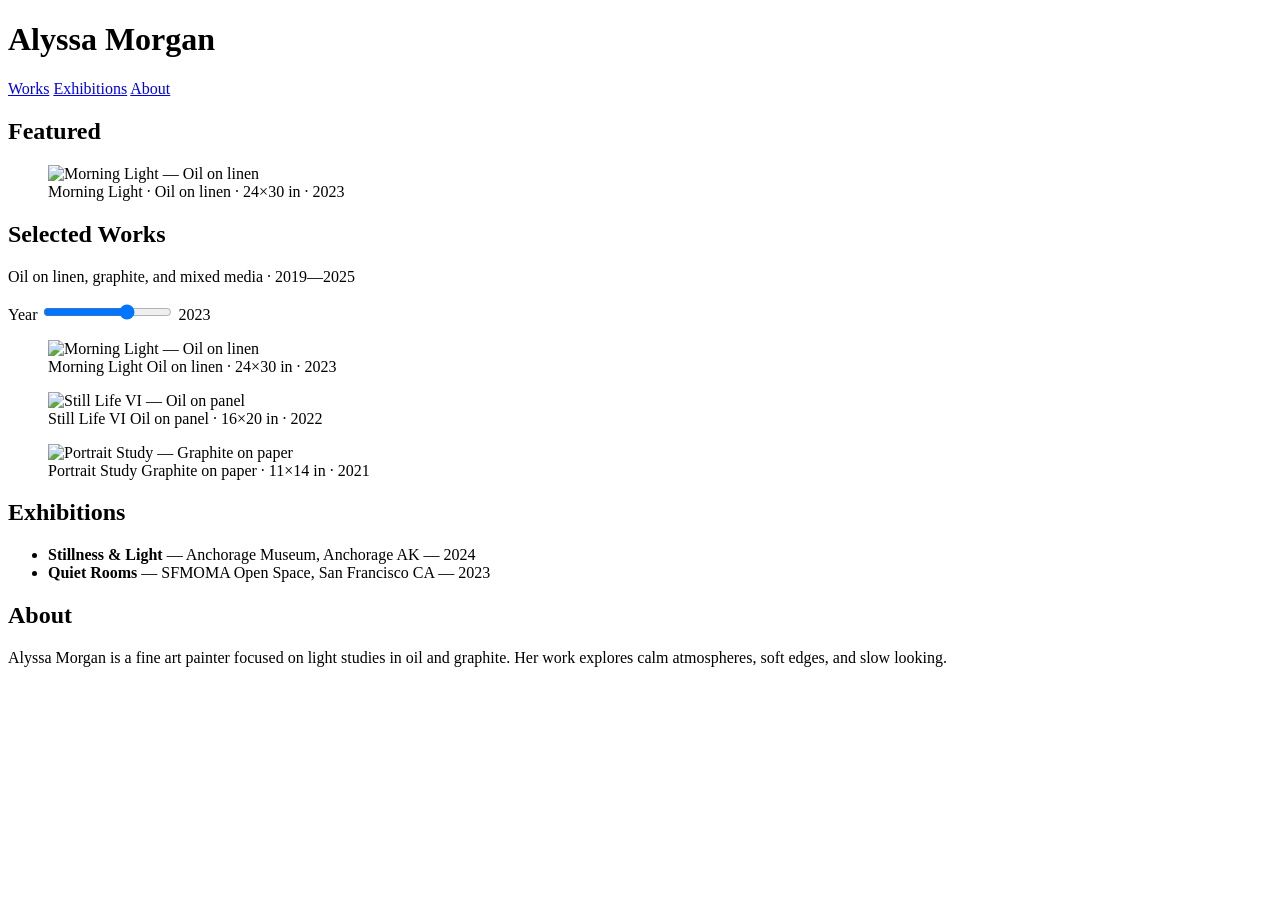
==== index.html @ cf68b17c "Create index.html" ====
<!doctype html>
<html lang="en">
<head>
  <meta charset="utf-8" />
  <meta name="viewport" content="width=device-width,initial-scale=1" />
  <meta name="color-scheme" content="light" />
  <title>Artist Portfolio</title>

  <!-- Fonts + Theme -->
  <link rel="preconnect" href="https://fonts.gstatic.com" crossorigin>
  <link href="https://fonts.googleapis.com/css2?family=Cormorant+Garamond:ital,wght@0,400;0,600;1,400;1,600&family=Inter:wght@300;400;500;600&display=swap" rel="stylesheet">
  <link rel="stylesheet" href="/styles/theme.css" />
</head>
<body class="page-enter">
  <header class="header container">
    <h1 class="brand" id="siteLogo">Alyssa Morgan</h1>
    <nav class="nav" aria-label="Primary">
      <a href="#works">Works</a>
      <a href="#exhibitions">Exhibitions</a>
      <a href="#about">About</a>
      <!-- Hidden admin entry appears if you long-press the logo (see app.js) -->
      <a id="adminLink" href="/atelier/" style="display:none">Studio</a>
    </nav>
  </header>

  <main class="container">
    <!-- HERO -->
    <section aria-labelledby="heroTitle" style="margin-top:var(--space-5)">
      <h2 id="heroTitle" class="visually-hidden">Featured</h2>
      <figure class="hero">
        <img class="reveal" src="/uploads/morning-light.jpg" alt="Morning Light — Oil on linen" />
        <figcaption class="caption">Morning Light · Oil on linen · 24×30 in · 2023</figcaption>
      </figure>
      <div class="hr"></div>
    </section>

    <!-- CONTROLS (example ombré slider) -->
    <section aria-labelledby="worksTitle">
      <h2 id="worksTitle">Selected Works</h2>
      <p class="caption">Oil on linen, graphite, and mixed media · 2019—2025</p>

      <div class="control-row">
        <span class="ombre-label">Year</span>
        <input id="yearRange" class="ombre-range" type="range" min="2019" max="2025" value="2023" />
        <span id="yearOut" class="caption">2023</span>
      </div>

      <!-- CAROUSEL -->
      <div class="carousel" id="works">
        <div class="frame">
          <div class="rail">
            <figure class="card reveal">
              <img src="/uploads/morning-light.jpg" alt="Morning Light — Oil on linen" data-lightbox />
              <figcaption>
                <span class="work-title">Morning Light</span>
                <span class="work-meta">Oil on linen · 24×30 in · 2023</span>
              </figcaption>
            </figure>
            <figure class="card reveal">
              <img src="/uploads/still-life-vi.jpg" alt="Still Life VI — Oil on panel" data-lightbox />
              <figcaption>
                <span class="work-title">Still Life VI</span>
                <span class="work-meta">Oil on panel · 16×20 in · 2022</span>
              </figcaption>
            </figure>
            <figure class="card reveal">
              <img src="/uploads/portrait-study.jpg" alt="Portrait Study — Graphite on paper" data-lightbox />
              <figcaption>
                <span class="work-title">Portrait Study</span>
                <span class="work-meta">Graphite on paper · 11×14 in · 2021</span>
              </figcaption>
            </figure>
          </div>
        </div>
        <div class="dots" aria-hidden="true">
          <div class="dot is-active"></div><div class="dot"></div><div class="dot"></div>
        </div>
      </div>

      <div class="hr"></div>
    </section>

    <!-- EXHIBITIONS -->
    <section id="exhibitions" aria-labelledby="exhTitle">
      <h2 id="exhTitle">Exhibitions</h2>
      <ul class="exhibitions">
        <li><strong>Stillness & Light</strong> — Anchorage Museum, Anchorage AK — 2024</li>
        <li><strong>Quiet Rooms</strong> — SFMOMA Open Space, San Francisco CA — 2023</li>
      </ul>
      <div class="hr"></div>
    </section>

    <!-- ABOUT -->
    <section id="about" aria-labelledby="aboutTitle" style="margin-bottom: var(--space-5);">
      <h2 id="aboutTitle">About</h2>
      <p>Alyssa Morgan is a fine art painter focused on light studies in oil and graphite. Her work explores calm atmospheres, soft edges, and slow looking.</p>
    </section>
  </main>

  <!-- LIGHTBOX OVERLAY (simple, no libs) -->
  <div id="lightbox" class="lightbox" hidden>
    <button class="lightbox__close" aria-label="Close">×</button>
    <img class="lightbox__img" alt="" />
    <div class="lightbox__meta caption" id="lightboxMeta"></div>
  </div>

  <!-- Scripts -->
  <script type="module" src="/scripts/app.js"></script>
</body>
</html>
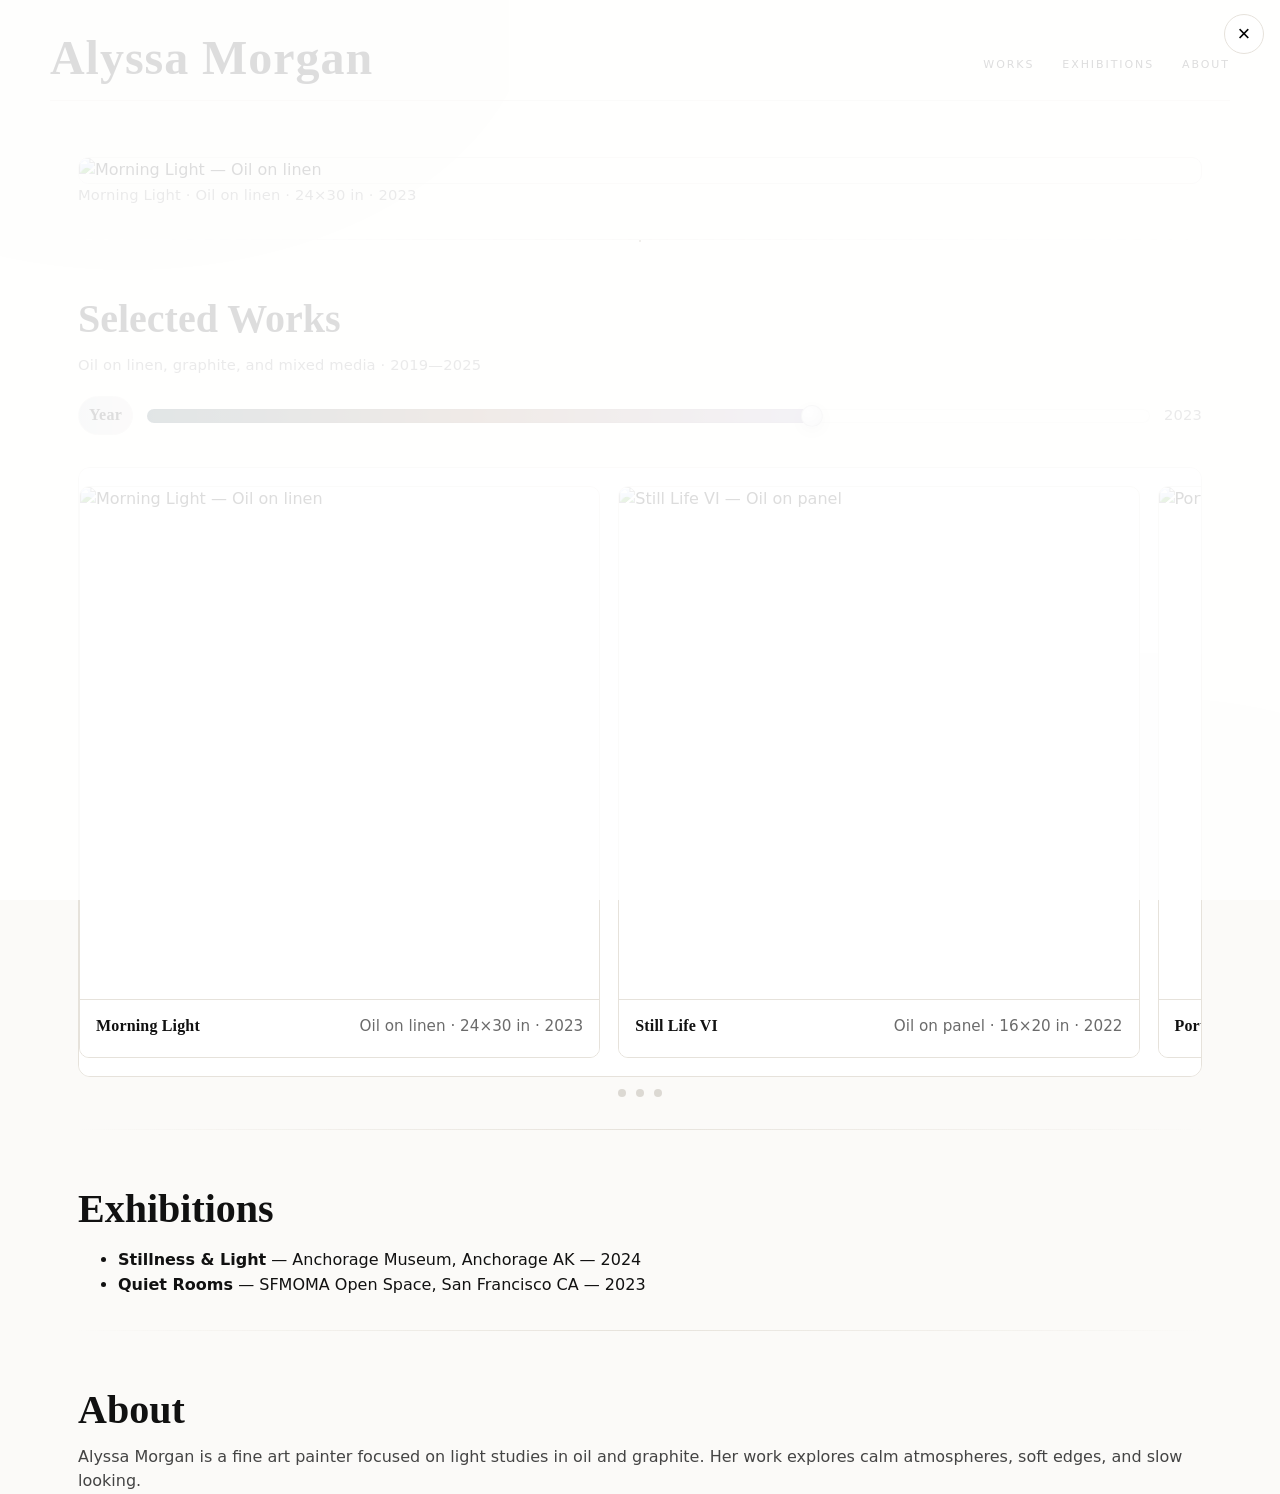
==== commit 8a9c5e19: "Update index.html" ====
--- a/index.html
+++ b/index.html
@@ -9,7 +9,7 @@
   <!-- Fonts + Theme -->
   <link rel="preconnect" href="https://fonts.gstatic.com" crossorigin>
   <link href="https://fonts.googleapis.com/css2?family=Cormorant+Garamond:ital,wght@0,400;0,600;1,400;1,600&family=Inter:wght@300;400;500;600&display=swap" rel="stylesheet">
-  <link rel="stylesheet" href="/styles/theme.css" />
+  <link rel="stylesheet" href="styles/theme.css" />
 </head>
 <body class="page-enter">
   <header class="header container">
@@ -19,7 +19,7 @@
       <a href="#exhibitions">Exhibitions</a>
       <a href="#about">About</a>
       <!-- Hidden admin entry appears if you long-press the logo (see app.js) -->
-      <a id="adminLink" href="/atelier/" style="display:none">Studio</a>
+      <a id="adminLink" href="atelier/" style="display:none">Studio</a>
     </nav>
   </header>
 
@@ -28,7 +28,7 @@
     <section aria-labelledby="heroTitle" style="margin-top:var(--space-5)">
       <h2 id="heroTitle" class="visually-hidden">Featured</h2>
       <figure class="hero">
-        <img class="reveal" src="/uploads/morning-light.jpg" alt="Morning Light — Oil on linen" />
+        <img class="reveal" src="uploads/morning-light.jpg" alt="Morning Light — Oil on linen" />
         <figcaption class="caption">Morning Light · Oil on linen · 24×30 in · 2023</figcaption>
       </figure>
       <div class="hr"></div>
@@ -50,21 +50,21 @@
         <div class="frame">
           <div class="rail">
             <figure class="card reveal">
-              <img src="/uploads/morning-light.jpg" alt="Morning Light — Oil on linen" data-lightbox />
+              <img src="uploads/morning-light.jpg" alt="Morning Light — Oil on linen" data-lightbox />
               <figcaption>
                 <span class="work-title">Morning Light</span>
                 <span class="work-meta">Oil on linen · 24×30 in · 2023</span>
               </figcaption>
             </figure>
             <figure class="card reveal">
-              <img src="/uploads/still-life-vi.jpg" alt="Still Life VI — Oil on panel" data-lightbox />
+              <img src="uploads/still-life-vi.jpg" alt="Still Life VI — Oil on panel" data-lightbox />
               <figcaption>
                 <span class="work-title">Still Life VI</span>
                 <span class="work-meta">Oil on panel · 16×20 in · 2022</span>
               </figcaption>
             </figure>
             <figure class="card reveal">
-              <img src="/uploads/portrait-study.jpg" alt="Portrait Study — Graphite on paper" data-lightbox />
+              <img src="uploads/portrait-study.jpg" alt="Portrait Study — Graphite on paper" data-lightbox />
               <figcaption>
                 <span class="work-title">Portrait Study</span>
                 <span class="work-meta">Graphite on paper · 11×14 in · 2021</span>
@@ -97,7 +97,7 @@
     </section>
   </main>
 
-  <!-- LIGHTBOX OVERLAY (simple, no libs) -->
+  <!-- LIGHTBOX OVERLAY -->
   <div id="lightbox" class="lightbox" hidden>
     <button class="lightbox__close" aria-label="Close">×</button>
     <img class="lightbox__img" alt="" />
@@ -105,6 +105,6 @@
   </div>
 
   <!-- Scripts -->
-  <script type="module" src="/scripts/app.js"></script>
+  <script type="module" src="scripts/app.js"></script>
 </body>
 </html>
--- a/styles/theme.css
+++ b/styles/theme.css
@@ -0,0 +1,165 @@
+/* =======================
+   Academic Art Theme — v1
+   ======================= */
+
+/* ---------- Variables ---------- */
+:root{
+  --bg:#fbfaf8; --ink:#111; --soft-ink:#444; --muted:#6b6b6b; --line:#e6e2db;
+  --accent-1:#3f6b6e; --accent-2:#8d6a5b; --accent-3:#8f88a6;
+  --ombre-a:#2d4a50; --ombre-b:#946e57; --ombre-c:#b0a6c4;
+
+  --font-display:"Cormorant Garamond", ui-serif, Georgia, serif;
+  --font-body:"Inter", system-ui, -apple-system, "Segoe UI", Roboto, sans-serif;
+
+  --maxw:1180px;
+  --space-1:6px; --space-2:12px; --space-3:20px; --space-4:32px; --space-5:56px;
+  --radius-1:12px;
+
+  --ease-slow:cubic-bezier(.22,.11,.08,1);
+  --ease-ink:cubic-bezier(.2,.7,0,.99);
+}
+
+/* ---------- Base / a11y ---------- */
+*{ box-sizing:border-box }
+html,body{ height:100% }
+html{ background:var(--bg); color:var(--ink); scroll-behavior:smooth }
+body{
+  margin:0; font-family:var(--font-body); line-height:1.55;
+  -webkit-font-smoothing:antialiased; text-rendering:optimizeLegibility;
+}
+.visually-hidden{ position:absolute !important; height:1px; width:1px; overflow:hidden; clip:rect(1px,1px,1px,1px); white-space:nowrap }
+
+/* Light paper vignette */
+body::before{
+  content:""; position:fixed; inset:0; pointer-events:none;
+  background:
+    radial-gradient(1200px 800px at 10% 0%, rgba(0,0,0,.03), transparent 60%),
+    radial-gradient(1000px 600px at 90% 100%, rgba(0,0,0,.03), transparent 60%);
+  mix-blend-mode:multiply;
+}
+
+/* ---------- Layout ---------- */
+.container{ width:min(100%,var(--maxw)); margin:0 auto; padding-inline: clamp(16px,3vw,28px) }
+.header{
+  padding: var(--space-4) 0 var(--space-3);
+  display:flex; align-items:flex-end; justify-content:space-between; gap:20px;
+  border-bottom:1px solid var(--line);
+}
+.brand{
+  font-family:var(--font-display); font-weight:600; letter-spacing:.02em;
+  font-size: clamp(32px,5vw,48px); line-height:1; margin:0; transform: translateY(2px);
+}
+.nav{ font-variant-caps: all-small-caps; letter-spacing:.12em; display:flex; gap: clamp(14px,2.4vw,28px) }
+.nav a{ color:var(--ink); text-decoration:none; position:relative; padding-bottom:4px }
+.nav a::after{
+  content:""; position:absolute; left:0; right:0; bottom:0; height:1px;
+  background: linear-gradient(90deg,var(--accent-1),var(--accent-2),var(--accent-3));
+  transform: scaleX(0); transform-origin:left; transition: transform .5s var(--ease-ink);
+}
+.nav a:hover::after{ transform: scaleX(1) }
+
+/* ---------- Type ---------- */
+h1,h2,h3{ font-family:var(--font-display); font-weight:600; line-height:1.15; margin: var(--space-5) 0 var(--space-2) }
+h1{ font-size: clamp(36px,5.2vw,64px) } h2{ font-size: clamp(26px,3.2vw,40px) } h3{ font-size: clamp(20px,2.2vw,26px) }
+p{ color:var(--soft-ink); margin: 0 0 var(--space-3) }
+.caption{ font-size:.92rem; color:var(--muted); letter-spacing:.01em }
+
+/* Hairline rule */
+.hr{ height:1px; background:linear-gradient(90deg,transparent,var(--line),transparent); margin: var(--space-4) 0 }
+
+/* ---------- Hero ---------- */
+.hero{ margin:0 }
+.hero img{ width:100%; border-radius: 10px; border:1px solid var(--line); display:block }
+
+/* ---------- Controls ---------- */
+.control-row{ display:flex; align-items:center; gap:12px; margin: 8px 0 18px }
+.ombre-range{
+  --pct:50%;
+  appearance:none; width:100%; height:14px; border-radius:999px;
+  background: linear-gradient(90deg,var(--ombre-a),var(--ombre-b),var(--ombre-c));
+  background-size: var(--pct) 100%; background-repeat:no-repeat;
+  box-shadow: inset 0 0 0 1px rgba(0,0,0,.06);
+  outline:none;
+}
+.ombre-range::-webkit-slider-runnable-track{ appearance:none; height:14px; background:transparent }
+.ombre-range::-moz-range-track{ height:14px; background:transparent; border:none }
+.ombre-range::-webkit-slider-thumb{
+  appearance:none; width:22px; height:22px; border-radius:50%;
+  background: radial-gradient(circle at 30% 30%, #fff, #ddd);
+  border:1px solid rgba(0,0,0,.12); margin-top:-4px; cursor:ew-resize;
+  box-shadow: 0 4px 14px rgba(0,0,0,.15); transition: transform .2s var(--ease-slow);
+}
+.ombre-range:active::-webkit-slider-thumb{ transform: scale(1.06) }
+.ombre-range::-moz-range-thumb{
+  width:22px; height:22px; border-radius:50%;
+  background: radial-gradient(circle at 30% 30%, #fff, #ddd);
+  border:1px solid rgba(0,0,0,.12); box-shadow: 0 4px 14px rgba(0,0,0,.15);
+}
+.ombre-label{
+  font-family:var(--font-display); font-weight:600; letter-spacing:.02em;
+  display:inline-block; padding:6px 10px; border-radius:999px;
+  background: linear-gradient(90deg, color-mix(in oklab,var(--ombre-a) 20%, white),
+                                     color-mix(in oklab,var(--ombre-b) 20%, white));
+  border:1px solid var(--line); color:var(--ink);
+}
+
+/* ---------- Carousel ---------- */
+.carousel{ --gap: clamp(10px,2vw,18px); margin: var(--space-4) 0 }
+.carousel .frame{
+  overflow:auto; scroll-snap-type:x mandatory; -webkit-overflow-scrolling:touch;
+  border-radius: var(--radius-1); border:1px solid var(--line); background:#fff;
+}
+.carousel .rail{ display:grid; grid-auto-flow:column; grid-auto-columns: 80%; gap: var(--gap); padding: var(--gap) }
+@media (min-width:900px){ .carousel .rail{ grid-auto-columns: 48% } }
+
+.carousel figure{
+  scroll-snap-align:start; margin:0; background:#fff; border-radius:10px; overflow:hidden;
+  border:1px solid var(--line); transition: transform .6s var(--ease-slow), box-shadow .6s var(--ease-slow);
+}
+.carousel figure:hover{ transform: translateY(-2px); box-shadow: 0 20px 40px rgba(0,0,0,.06) }
+.carousel img{
+  width:100%; height: clamp(260px, 40vw, 520px); object-fit:cover; display:block;
+  filter: saturate(.92) contrast(1.02);
+  transition: filter .8s var(--ease-slow), transform 1.2s var(--ease-slow);
+}
+.carousel figure:hover img{ filter:none; transform: scale(1.02) }
+.carousel figcaption{
+  padding: 14px 16px 18px; background:#fff;
+  display:flex; justify-content:space-between; gap:12px; align-items:baseline;
+  border-top:1px solid var(--line);
+}
+.work-title{ font-family:var(--font-display); font-weight:600; letter-spacing:.01em }
+.work-meta{ color:var(--muted); font-size:.95rem }
+.carousel .dots{ display:flex; gap:10px; justify-content:center; margin-top:12px }
+.carousel .dot{ width:8px; height:8px; border-radius:50%; background:#cfcac3; opacity:.7 }
+.carousel .dot.is-active{ background: var(--accent-2); opacity:1 }
+
+/* ---------- Artsy transitions ---------- */
+.page-enter{ animation: fadeIn .8s var(--ease-slow) both }
+@keyframes fadeIn{ from{ opacity:0; filter:saturate(.9) } to{ opacity:1; filter:none } }
+.reveal{ clip-path: inset(0 100% 0 0); animation: wipe 950ms var(--ease-ink) both }
+@keyframes wipe{ from{ clip-path: inset(0 100% 0 0) } to{ clip-path: inset(0 0 0 0) } }
+a{ color:inherit; text-underline-offset:2px; text-decoration-thickness:1px }
+.card img{ filter: grayscale(.2) contrast(1.05); transition: filter .6s var(--ease-slow) }
+.card:hover img{ filter:none }
+
+/* ---------- Lightbox ---------- */
+.lightbox{
+  position:fixed; inset:0; display:grid; place-items:center; background: rgba(255,255,255,.86);
+  padding: clamp(10px, 4vw, 36px); z-index: 50;
+}
+.lightbox__img{
+  max-width: 92vw; max-height: 78vh; border-radius: 10px; border:1px solid var(--line);
+  box-shadow: 0 20px 60px rgba(0,0,0,.15);
+}
+.lightbox__close{
+  position: absolute; top: 14px; right: 16px;
+  background: #fff; border:1px solid var(--line); border-radius: 999px; width:40px; height:40px;
+  font-size:22px; line-height:36px; cursor:pointer;
+}
+.lightbox__meta{ margin-top:10px; text-align:center }
+
+/* ---------- Reduced motion ---------- */
+@media (prefers-reduced-motion: reduce){
+  *{ animation:none !important; transition:none !important; scroll-behavior:auto !important }
+}
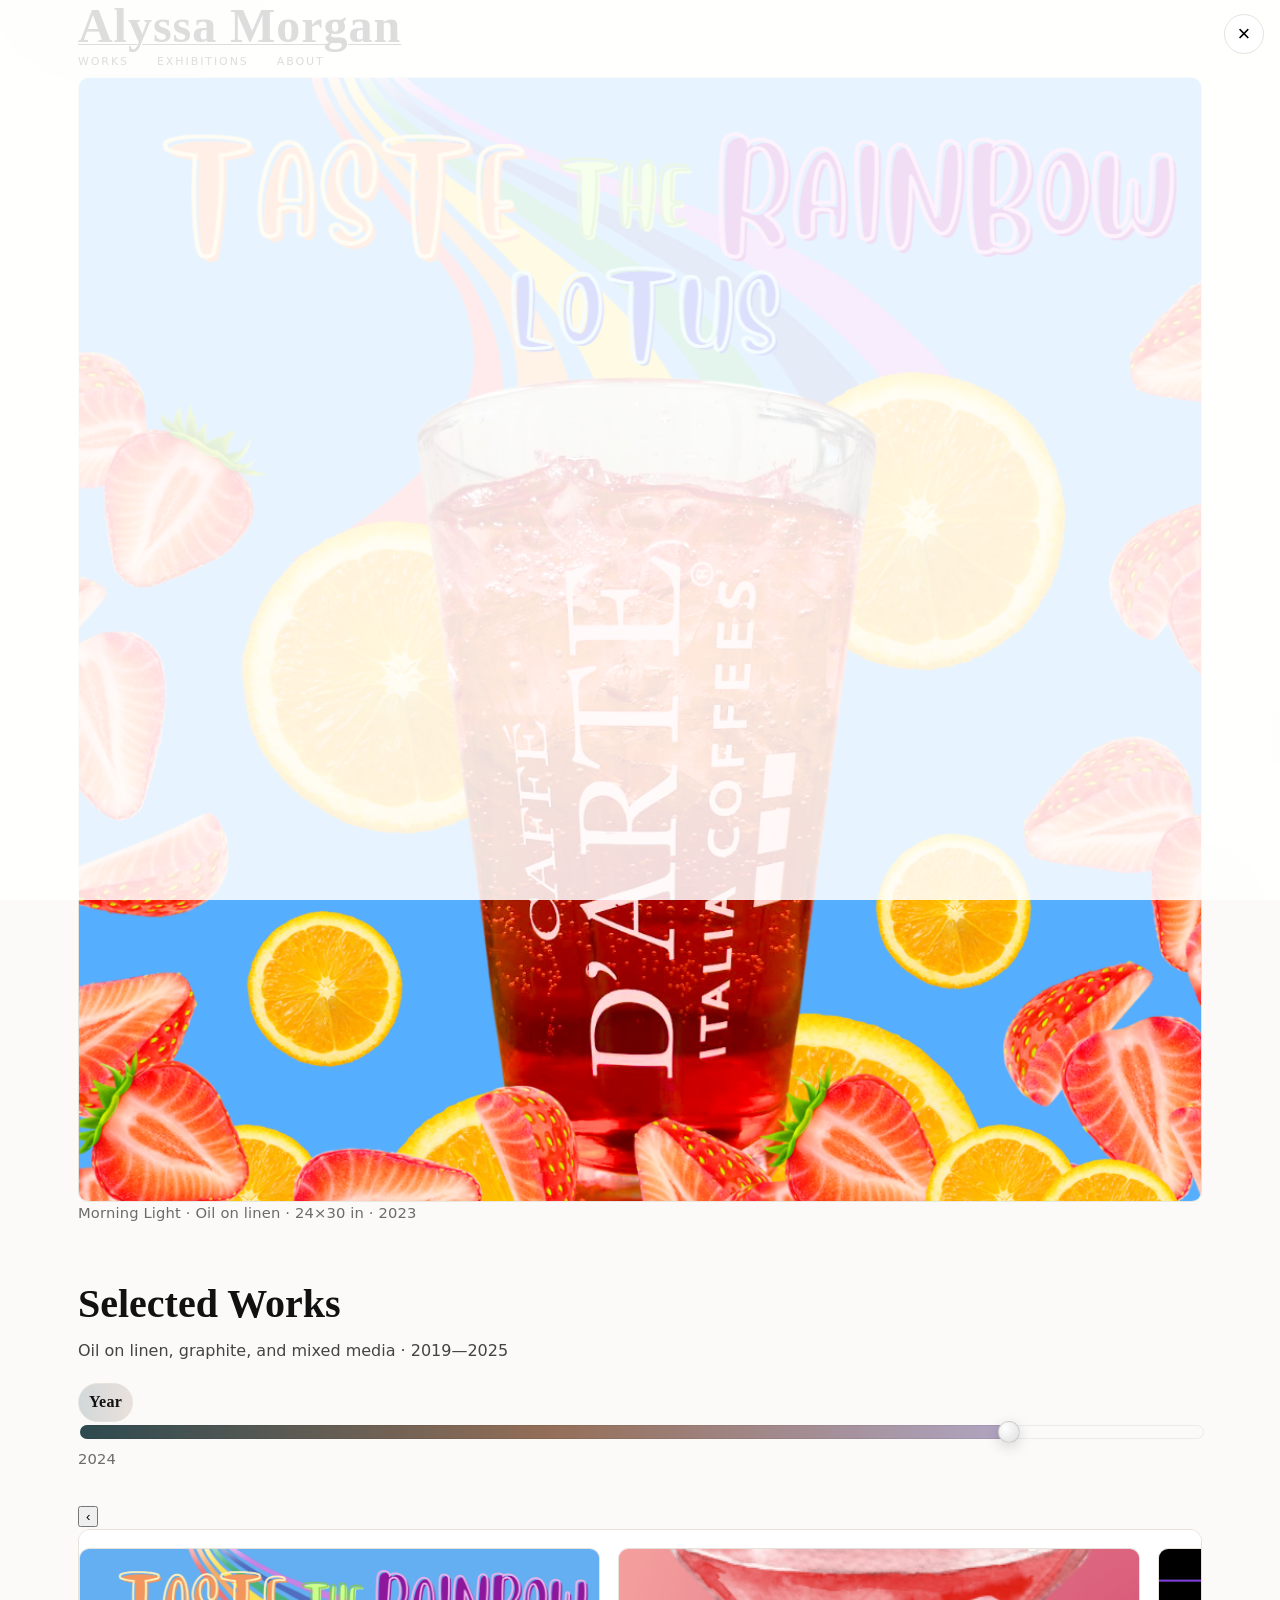
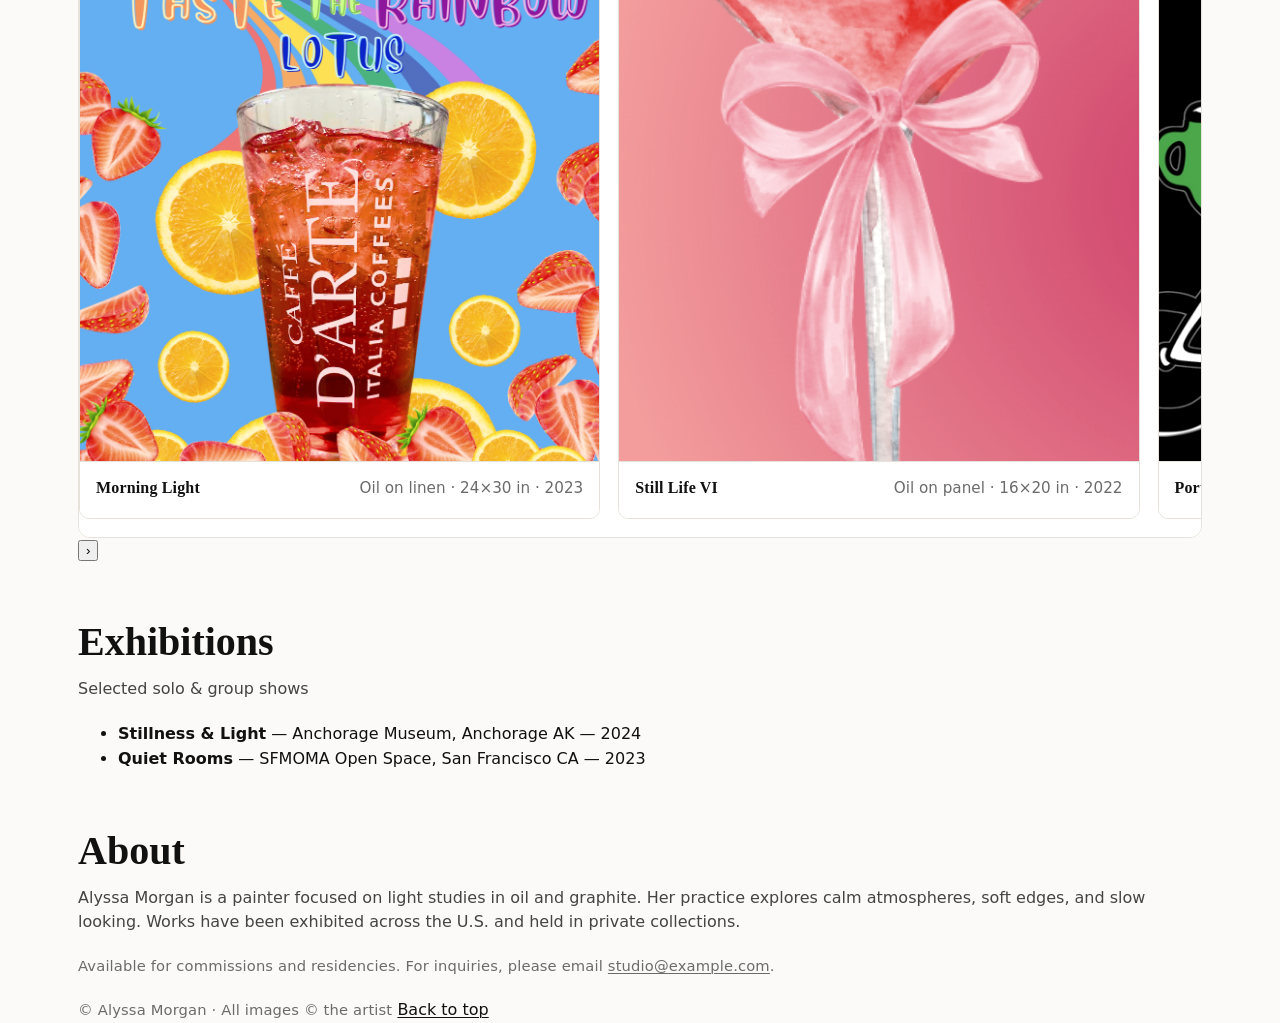
==== commit 8a80c6c3: "Update index.html" ====
--- a/index.html
+++ b/index.html
@@ -4,7 +4,7 @@
   <meta charset="utf-8" />
   <meta name="viewport" content="width=device-width,initial-scale=1" />
   <meta name="color-scheme" content="light" />
-  <title>Artist Portfolio</title>
+  <title>Alyssa Morgan — Portfolio</title>
 
   <!-- Fonts + Theme -->
   <link rel="preconnect" href="https://fonts.gstatic.com" crossorigin>
@@ -12,90 +12,124 @@
   <link rel="stylesheet" href="styles/theme.css" />
 </head>
 <body class="page-enter">
-  <header class="header container">
-    <h1 class="brand" id="siteLogo">Alyssa Morgan</h1>
-    <nav class="nav" aria-label="Primary">
-      <a href="#works">Works</a>
-      <a href="#exhibitions">Exhibitions</a>
-      <a href="#about">About</a>
-      <!-- Hidden admin entry appears if you long-press the logo (see app.js) -->
-      <a id="adminLink" href="atelier/" style="display:none">Studio</a>
-    </nav>
+  <!-- Sticky header -->
+  <header class="site-header">
+    <div class="container header-inner">
+      <a class="brand-link" href="#top" aria-label="Home">
+        <h1 class="brand" id="siteLogo">Alyssa Morgan</h1>
+      </a>
+      <nav class="nav" aria-label="Primary">
+        <a href="#works">Works</a>
+        <a href="#exhibitions">Exhibitions</a>
+        <a href="#about">About</a>
+        <a id="adminLink" href="atelier/" class="chip chip--subtle" style="display:none">Studio</a>
+      </nav>
+    </div>
   </header>
 
-  <main class="container">
+  <main id="top">
     <!-- HERO -->
-    <section aria-labelledby="heroTitle" style="margin-top:var(--space-5)">
-      <h2 id="heroTitle" class="visually-hidden">Featured</h2>
-      <figure class="hero">
-        <img class="reveal" src="uploads/morning-light.jpg" alt="Morning Light — Oil on linen" />
-        <figcaption class="caption">Morning Light · Oil on linen · 24×30 in · 2023</figcaption>
-      </figure>
-      <div class="hr"></div>
+    <section class="hero-block">
+      <div class="container">
+        <figure class="hero">
+          <img class="reveal" src="uploads/morning-light.jpg" alt="Morning Light — Oil on linen" />
+          <figcaption class="caption hero-cap">Morning Light · Oil on linen · 24×30 in · 2023</figcaption>
+        </figure>
+      </div>
     </section>
 
-    <!-- CONTROLS (example ombré slider) -->
-    <section aria-labelledby="worksTitle">
-      <h2 id="worksTitle">Selected Works</h2>
-      <p class="caption">Oil on linen, graphite, and mixed media · 2019—2025</p>
+    <!-- SELECTED WORKS -->
+    <section class="section" id="works" aria-labelledby="worksTitle">
+      <div class="container">
+        <header class="section-head">
+          <h2 id="worksTitle" class="section-title">Selected Works</h2>
+          <p class="section-sub">Oil on linen, graphite, and mixed media · 2019—2025</p>
+        </header>
 
-      <div class="control-row">
-        <span class="ombre-label">Year</span>
-        <input id="yearRange" class="ombre-range" type="range" min="2019" max="2025" value="2023" />
-        <span id="yearOut" class="caption">2023</span>
-      </div>
+        <!-- Controls -->
+        <div class="controls">
+          <span class="ombre-label">Year</span>
+          <input id="yearRange" class="ombre-range" type="range" min="2019" max="2025" value="2024" />
+          <span id="yearOut" class="caption">2024</span>
+        </div>
 
-      <!-- CAROUSEL -->
-      <div class="carousel" id="works">
-        <div class="frame">
-          <div class="rail">
-            <figure class="card reveal">
-              <img src="uploads/morning-light.jpg" alt="Morning Light — Oil on linen" data-lightbox />
-              <figcaption>
-                <span class="work-title">Morning Light</span>
-                <span class="work-meta">Oil on linen · 24×30 in · 2023</span>
-              </figcaption>
-            </figure>
-            <figure class="card reveal">
-              <img src="uploads/still-life-vi.jpg" alt="Still Life VI — Oil on panel" data-lightbox />
-              <figcaption>
-                <span class="work-title">Still Life VI</span>
-                <span class="work-meta">Oil on panel · 16×20 in · 2022</span>
-              </figcaption>
-            </figure>
-            <figure class="card reveal">
-              <img src="uploads/portrait-study.jpg" alt="Portrait Study — Graphite on paper" data-lightbox />
-              <figcaption>
-                <span class="work-title">Portrait Study</span>
-                <span class="work-meta">Graphite on paper · 11×14 in · 2021</span>
-              </figcaption>
-            </figure>
+        <!-- Carousel -->
+        <div class="carousel">
+          <button class="car-btn car-btn--prev" aria-label="Previous"><span>‹</span></button>
+          <div class="frame" data-carousel-frame>
+            <div class="rail">
+              <figure class="card reveal">
+                <img src="uploads/morning-light.jpg" alt="Morning Light — Oil on linen" data-lightbox />
+                <figcaption>
+                  <span class="work-title">Morning Light</span>
+                  <span class="work-meta">Oil on linen · 24×30 in · 2023</span>
+                </figcaption>
+              </figure>
+              <figure class="card reveal">
+                <img src="uploads/still-life-vi.jpg" alt="Still Life VI — Oil on panel" data-lightbox />
+                <figcaption>
+                  <span class="work-title">Still Life VI</span>
+                  <span class="work-meta">Oil on panel · 16×20 in · 2022</span>
+                </figcaption>
+              </figure>
+              <figure class="card reveal">
+                <img src="uploads/portrait-study.jpg" alt="Portrait Study — Graphite on paper" data-lightbox />
+                <figcaption>
+                  <span class="work-title">Portrait Study</span>
+                  <span class="work-meta">Graphite on paper · 11×14 in · 2021</span>
+                </figcaption>
+              </figure>
+            </div>
           </div>
+          <button class="car-btn car-btn--next" aria-label="Next"><span>›</span></button>
         </div>
         <div class="dots" aria-hidden="true">
           <div class="dot is-active"></div><div class="dot"></div><div class="dot"></div>
         </div>
       </div>
-
-      <div class="hr"></div>
     </section>
 
     <!-- EXHIBITIONS -->
-    <section id="exhibitions" aria-labelledby="exhTitle">
-      <h2 id="exhTitle">Exhibitions</h2>
-      <ul class="exhibitions">
-        <li><strong>Stillness & Light</strong> — Anchorage Museum, Anchorage AK — 2024</li>
-        <li><strong>Quiet Rooms</strong> — SFMOMA Open Space, San Francisco CA — 2023</li>
-      </ul>
-      <div class="hr"></div>
+    <section class="section section--alt" id="exhibitions" aria-labelledby="exhTitle">
+      <div class="container">
+        <header class="section-head">
+          <h2 id="exhTitle" class="section-title">Exhibitions</h2>
+          <p class="section-sub">Selected solo & group shows</p>
+        </header>
+        <ul class="exhibitions">
+          <li><strong>Stillness & Light</strong> — Anchorage Museum, Anchorage AK — 2024</li>
+          <li><strong>Quiet Rooms</strong> — SFMOMA Open Space, San Francisco CA — 2023</li>
+        </ul>
+      </div>
     </section>
 
     <!-- ABOUT -->
-    <section id="about" aria-labelledby="aboutTitle" style="margin-bottom: var(--space-5);">
-      <h2 id="aboutTitle">About</h2>
-      <p>Alyssa Morgan is a fine art painter focused on light studies in oil and graphite. Her work explores calm atmospheres, soft edges, and slow looking.</p>
+    <section class="section" id="about" aria-labelledby="aboutTitle">
+      <div class="container">
+        <header class="section-head">
+          <h2 id="aboutTitle" class="section-title">About</h2>
+        </header>
+        <div class="about-grid">
+          <p>
+            Alyssa Morgan is a painter focused on light studies in oil and graphite. Her practice explores calm atmospheres,
+            soft edges, and slow looking. Works have been exhibited across the U.S. and held in private collections.
+          </p>
+          <p class="caption">
+            Available for commissions and residencies. For inquiries, please email
+            <a href="mailto:studio@example.com">studio@example.com</a>.
+          </p>
+        </div>
+      </div>
     </section>
   </main>
+
+  <!-- FOOTER -->
+  <footer class="site-footer">
+    <div class="container footer-inner">
+      <small class="caption">© <span id="yearNow"></span> Alyssa Morgan · All images © the artist</small>
+      <a class="chip" href="#top">Back to top</a>
+    </div>
+  </footer>
 
   <!-- LIGHTBOX OVERLAY -->
   <div id="lightbox" class="lightbox" hidden>
